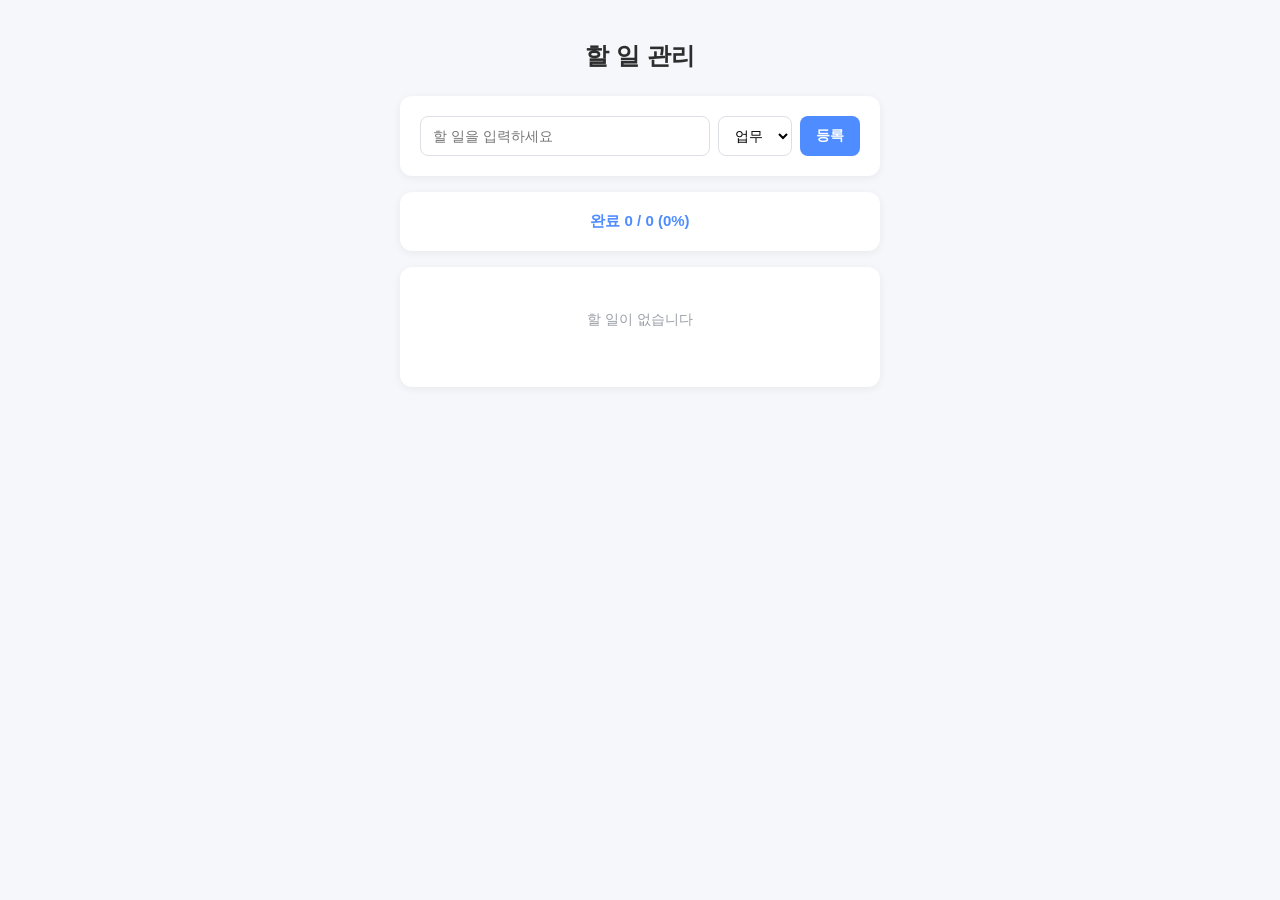
==== 앱/index.html @ ead64e10 "1.처음" ====
<!DOCTYPE html>
<html lang="ko">
<head>
  <meta charset="UTF-8" />
  <meta name="viewport" content="width=device-width, initial-scale=1.0" />
  <title>할 일 관리</title>
  <link rel="stylesheet" href="style.css" />
</head>
<body>
  <div class="app">
    <h1 class="app-title">할 일 관리</h1>

    <!-- 입력 영역 -->
    <section class="input-card">
      <input type="text" id="todo-input" class="todo-input" placeholder="할 일을 입력하세요" />
      <select id="category-select" class="category-select">
        <option value="업무">업무</option>
        <option value="개인">개인</option>
        <option value="공부">공부</option>
      </select>
      <button id="add-btn" class="add-btn">등록</button>
    </section>

    <!-- 진행률 영역 -->
    <section class="progress-card">
      <span id="progress-text">완료 0 / 0 (0%)</span>
    </section>

    <!-- 목록 영역 -->
    <section class="list-card">
      <ul id="todo-list" class="todo-list"></ul>
      <p id="empty-message" class="empty-message">할 일이 없습니다</p>
    </section>
  </div>

  <script src="script.js"></script>
</body>
</html>
---- 앱/style.css ----
* {
  box-sizing: border-box;
  margin: 0;
  padding: 0;
}

body {
  min-height: 100vh;
  display: flex;
  justify-content: center;
  background-color: #f5f7fa;
  font-family: "Pretendard", "Apple SD Gothic Neo", "Malgun Gothic", sans-serif;
  color: #2d2d2d;
  padding: 40px 16px;
}

.app {
  width: 100%;
  max-width: 480px;
  display: flex;
  flex-direction: column;
  gap: 16px;
}

.app-title {
  text-align: center;
  font-size: 24px;
  font-weight: 700;
  color: #2d2d2d;
  margin-bottom: 8px;
}

/* 카드 공통 스타일 */
.input-card,
.progress-card,
.list-card {
  background-color: #ffffff;
  border-radius: 12px;
  padding: 20px;
  box-shadow: 0 2px 8px rgba(0, 0, 0, 0.06);
}

/* 입력 영역 */
.input-card {
  display: flex;
  gap: 8px;
  flex-wrap: wrap;
}

.todo-input {
  flex: 1 1 200px;
  padding: 10px 12px;
  border: 1px solid #dcdfe4;
  border-radius: 8px;
  font-size: 14px;
}

.category-select {
  padding: 10px 12px;
  border: 1px solid #dcdfe4;
  border-radius: 8px;
  font-size: 14px;
  background-color: #fff;
}

.add-btn {
  padding: 10px 16px;
  border: none;
  border-radius: 8px;
  background-color: #4f8cff;
  color: #ffffff;
  font-size: 14px;
  font-weight: 600;
  cursor: pointer;
}

.add-btn:hover {
  background-color: #3d78e6;
}

/* 진행률 영역 */
.progress-card {
  text-align: center;
  font-size: 15px;
  font-weight: 600;
  color: #4f8cff;
}

/* 목록 영역 */
.list-card {
  min-height: 120px;
}

.todo-list {
  list-style: none;
  display: flex;
  flex-direction: column;
  gap: 8px;
}

.empty-message {
  text-align: center;
  color: #9a9fa6;
  font-size: 14px;
  padding: 24px 0;
}
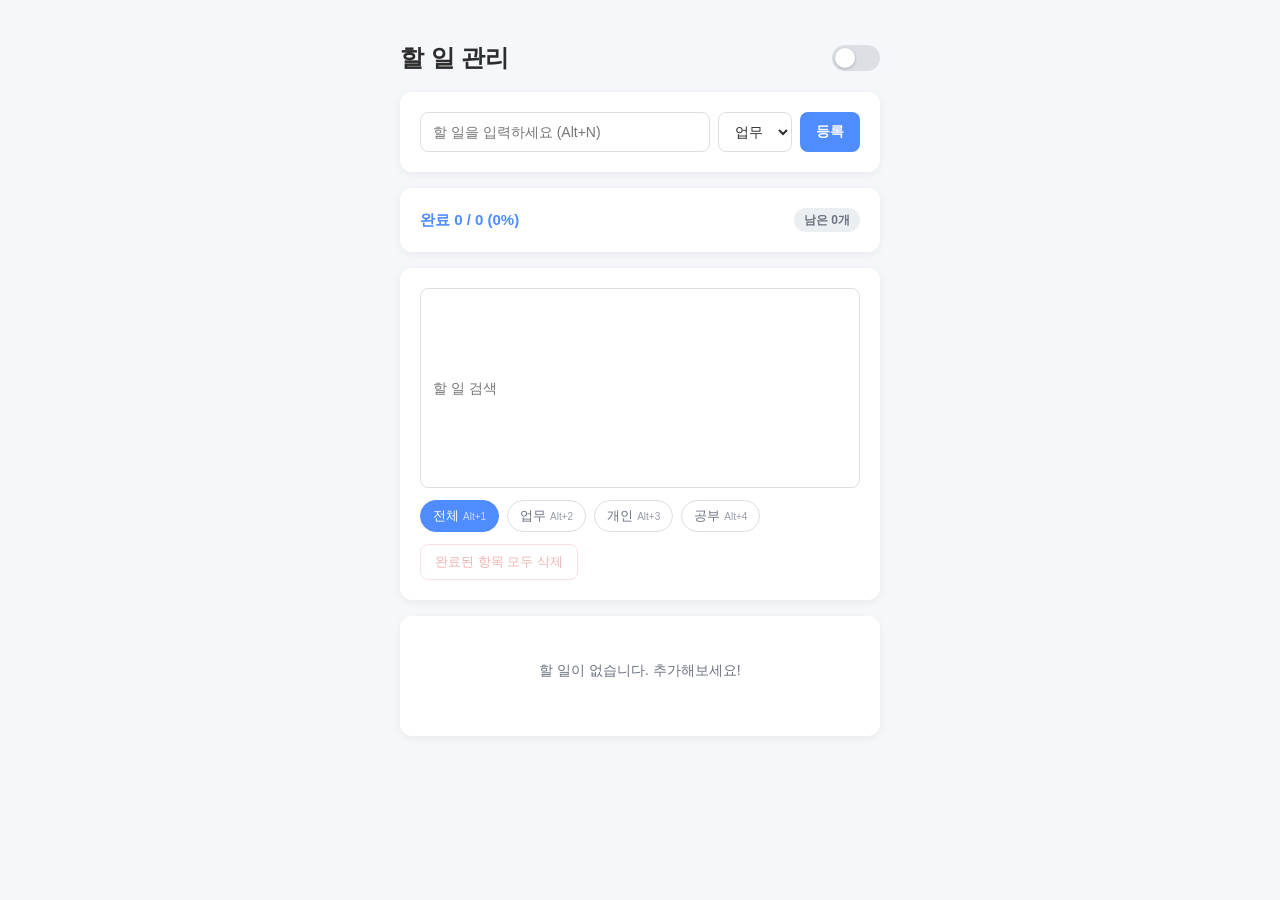
==== commit d6467b79: "6.작업" ====
--- a/앱/index.html
+++ b/앱/index.html
@@ -8,28 +8,55 @@
 </head>
 <body>
   <div class="app">
-    <h1 class="app-title">할 일 관리</h1>
+    <header class="app-header">
+      <h1 class="app-title">할 일 관리</h1>
+      <button
+        id="theme-toggle"
+        class="theme-toggle"
+        type="button"
+        aria-label="다크 모드 전환 (Alt+D)"
+        aria-pressed="false"
+        title="다크 모드 전환 (Alt+D)"
+      >
+        <span class="theme-toggle-thumb"></span>
+      </button>
+    </header>
 
     <!-- 입력 영역 -->
     <section class="input-card">
-      <input type="text" id="todo-input" class="todo-input" placeholder="할 일을 입력하세요" />
+      <input type="text" id="todo-input" class="todo-input" placeholder="할 일을 입력하세요 (Alt+N)" />
       <select id="category-select" class="category-select">
         <option value="업무">업무</option>
         <option value="개인">개인</option>
         <option value="공부">공부</option>
       </select>
-      <button id="add-btn" class="add-btn">등록</button>
+      <button id="add-btn" class="add-btn" type="button">등록</button>
     </section>
 
     <!-- 진행률 영역 -->
     <section class="progress-card">
-      <span id="progress-text">완료 0 / 0 (0%)</span>
+      <div class="progress-row">
+        <span id="progress-text">완료 0 / 0 (0%)</span>
+        <span id="remaining-badge" class="remaining-badge">남은 0개</span>
+      </div>
+    </section>
+
+    <!-- 검색 / 필터 / 일괄 삭제 영역 -->
+    <section class="toolbar-card">
+      <input type="text" id="search-input" class="search-input" placeholder="할 일 검색" />
+      <div class="filter-tabs" id="filter-tabs">
+        <button type="button" class="filter-tab active" data-filter="전체">전체 <span class="filter-key">Alt+1</span></button>
+        <button type="button" class="filter-tab" data-filter="업무">업무 <span class="filter-key">Alt+2</span></button>
+        <button type="button" class="filter-tab" data-filter="개인">개인 <span class="filter-key">Alt+3</span></button>
+        <button type="button" class="filter-tab" data-filter="공부">공부 <span class="filter-key">Alt+4</span></button>
+      </div>
+      <button id="clear-completed-btn" class="clear-completed-btn" type="button" disabled>완료된 항목 모두 삭제</button>
     </section>
 
     <!-- 목록 영역 -->
     <section class="list-card">
       <ul id="todo-list" class="todo-list"></ul>
-      <p id="empty-message" class="empty-message">할 일이 없습니다</p>
+      <p id="empty-message" class="empty-message">할 일이 없습니다. 추가해보세요!</p>
     </section>
   </div>
 
--- a/앱/style.css
+++ b/앱/style.css
@@ -4,14 +4,41 @@
   padding: 0;
 }
 
+:root {
+  --color-bg: #f5f7fa;
+  --color-card-bg: #ffffff;
+  --color-text: #2d2d2d;
+  --color-text-muted: #6b7280;
+  --color-border: #dcdfe4;
+  --color-border-light: #eceff2;
+  --color-primary: #4f8cff;
+  --color-primary-hover: #3d78e6;
+  --color-danger: #d64545;
+  --color-danger-bg: #fdecec;
+  --color-danger-border: #f5b5b5;
+  --shadow-card: 0 2px 8px rgba(0, 0, 0, 0.06);
+}
+
+:root[data-theme="dark"] {
+  --color-bg: #1a1a1a;
+  --color-card-bg: #2d2d2d;
+  --color-text: #e0e0e0;
+  --color-text-muted: #a3a3a3;
+  --color-border: #444444;
+  --color-border-light: #3a3a3a;
+  --shadow-card: 0 2px 8px rgba(0, 0, 0, 0.35);
+}
+
 body {
   min-height: 100vh;
   display: flex;
   justify-content: center;
-  background-color: #f5f7fa;
+  background-color: var(--color-bg);
   font-family: "Pretendard", "Apple SD Gothic Neo", "Malgun Gothic", sans-serif;
-  color: #2d2d2d;
+  color: var(--color-text);
   padding: 40px 16px;
+  line-height: 1.5;
+  transition: background-color 0.3s ease, color 0.3s ease;
 }
 
 .app {
@@ -22,22 +49,62 @@
   gap: 16px;
 }
 
+.app-header {
+  display: flex;
+  align-items: center;
+  justify-content: space-between;
+  gap: 12px;
+}
+
 .app-title {
-  text-align: center;
   font-size: 24px;
   font-weight: 700;
-  color: #2d2d2d;
-  margin-bottom: 8px;
+  color: var(--color-text);
+}
+
+/* 다크 모드 토글 */
+.theme-toggle {
+  position: relative;
+  width: 48px;
+  height: 26px;
+  border-radius: 999px;
+  border: none;
+  background-color: var(--color-border);
+  cursor: pointer;
+  flex-shrink: 0;
+  transition: background-color 0.3s ease;
+}
+
+.theme-toggle[aria-pressed="true"] {
+  background-color: var(--color-primary);
+}
+
+.theme-toggle-thumb {
+  position: absolute;
+  top: 3px;
+  left: 3px;
+  width: 20px;
+  height: 20px;
+  border-radius: 50%;
+  background-color: #ffffff;
+  transition: transform 0.3s ease;
+  box-shadow: 0 1px 3px rgba(0, 0, 0, 0.25);
+}
+
+.theme-toggle[aria-pressed="true"] .theme-toggle-thumb {
+  transform: translateX(22px);
 }
 
 /* 카드 공통 스타일 */
 .input-card,
 .progress-card,
+.toolbar-card,
 .list-card {
-  background-color: #ffffff;
+  background-color: var(--color-card-bg);
   border-radius: 12px;
   padding: 20px;
-  box-shadow: 0 2px 8px rgba(0, 0, 0, 0.06);
+  box-shadow: var(--shadow-card);
+  transition: background-color 0.3s ease, box-shadow 0.3s ease;
 }
 
 /* 입력 영역 */
@@ -47,43 +114,144 @@
   flex-wrap: wrap;
 }
 
-.todo-input {
+.todo-input,
+.search-input {
   flex: 1 1 200px;
   padding: 10px 12px;
-  border: 1px solid #dcdfe4;
+  border: 1px solid var(--color-border);
   border-radius: 8px;
   font-size: 14px;
+  min-width: 0;
+  background-color: var(--color-card-bg);
+  color: var(--color-text);
+  transition: background-color 0.3s ease, color 0.3s ease, border-color 0.15s ease;
+}
+
+.todo-input:focus,
+.category-select:focus,
+.search-input:focus {
+  outline: none;
+  border-color: var(--color-primary);
 }
 
 .category-select {
   padding: 10px 12px;
-  border: 1px solid #dcdfe4;
+  border: 1px solid var(--color-border);
   border-radius: 8px;
   font-size: 14px;
-  background-color: #fff;
+  background-color: var(--color-card-bg);
+  color: var(--color-text);
+  cursor: pointer;
+  transition: background-color 0.3s ease, color 0.3s ease;
 }
 
 .add-btn {
   padding: 10px 16px;
   border: none;
   border-radius: 8px;
-  background-color: #4f8cff;
+  background-color: var(--color-primary);
   color: #ffffff;
   font-size: 14px;
   font-weight: 600;
   cursor: pointer;
+  transition: background-color 0.15s ease;
 }
 
 .add-btn:hover {
-  background-color: #3d78e6;
+  background-color: var(--color-primary-hover);
 }
 
 /* 진행률 영역 */
-.progress-card {
-  text-align: center;
+.progress-row {
+  display: flex;
+  align-items: center;
+  justify-content: space-between;
+  flex-wrap: wrap;
+  gap: 8px;
+}
+
+#progress-text {
   font-size: 15px;
   font-weight: 600;
-  color: #4f8cff;
+  color: var(--color-primary);
+}
+
+.remaining-badge {
+  font-size: 12px;
+  font-weight: 600;
+  color: var(--color-text-muted);
+  background-color: var(--color-border-light);
+  padding: 3px 10px;
+  border-radius: 999px;
+  transition: background-color 0.3s ease, color 0.3s ease;
+}
+
+/* 검색 / 필터 / 일괄 삭제 영역 */
+.toolbar-card {
+  display: flex;
+  flex-direction: column;
+  gap: 12px;
+}
+
+.search-input {
+  width: 100%;
+}
+
+.filter-tabs {
+  display: flex;
+  gap: 8px;
+  flex-wrap: wrap;
+}
+
+.filter-tab {
+  display: inline-flex;
+  align-items: center;
+  gap: 4px;
+  padding: 6px 12px;
+  border-radius: 999px;
+  border: 1px solid var(--color-border);
+  background-color: var(--color-card-bg);
+  color: var(--color-text-muted);
+  font-size: 13px;
+  cursor: pointer;
+  transition: background-color 0.15s ease, color 0.15s ease, border-color 0.15s ease;
+}
+
+.filter-tab .filter-key {
+  font-size: 10px;
+  opacity: 0.7;
+}
+
+.filter-tab.active {
+  background-color: var(--color-primary);
+  border-color: var(--color-primary);
+  color: #ffffff;
+}
+
+.filter-tab:hover:not(.active) {
+  border-color: var(--color-primary);
+  color: var(--color-primary);
+}
+
+.clear-completed-btn {
+  align-self: flex-start;
+  padding: 8px 14px;
+  border: 1px solid var(--color-danger-border);
+  border-radius: 8px;
+  background-color: var(--color-card-bg);
+  color: var(--color-danger);
+  font-size: 13px;
+  cursor: pointer;
+  transition: background-color 0.15s ease;
+}
+
+.clear-completed-btn:hover:not(:disabled) {
+  background-color: var(--color-danger-bg);
+}
+
+.clear-completed-btn:disabled {
+  opacity: 0.4;
+  cursor: not-allowed;
 }
 
 /* 목록 영역 */
@@ -96,11 +264,178 @@
   display: flex;
   flex-direction: column;
   gap: 8px;
+  max-height: 420px;
+  overflow-y: auto;
+  padding-right: 4px;
 }
 
 .empty-message {
   text-align: center;
-  color: #9a9fa6;
+  color: var(--color-text-muted);
   font-size: 14px;
   padding: 24px 0;
 }
+
+.todo-item {
+  display: flex;
+  align-items: center;
+  gap: 8px;
+  padding: 10px 12px;
+  border: 1px solid var(--color-border-light);
+  border-radius: 8px;
+  transition: background-color 0.15s ease, border-color 0.3s ease;
+}
+
+.todo-item:hover {
+  background-color: var(--color-bg);
+}
+
+.todo-checkbox {
+  width: 18px;
+  height: 18px;
+  accent-color: var(--color-primary);
+  cursor: pointer;
+  flex-shrink: 0;
+}
+
+.todo-text {
+  flex: 1;
+  font-size: 14px;
+  color: var(--color-text);
+}
+
+.todo-text.completed {
+  text-decoration: line-through;
+  color: var(--color-text-muted);
+}
+
+.todo-edit-input {
+  flex: 1;
+  padding: 6px 8px;
+  border: 1px solid var(--color-primary);
+  border-radius: 6px;
+  font-size: 14px;
+  background-color: var(--color-card-bg);
+  color: var(--color-text);
+}
+
+.todo-category {
+  font-size: 12px;
+  font-weight: 600;
+  padding: 3px 10px;
+  border-radius: 999px;
+  white-space: nowrap;
+}
+
+.todo-category[data-category="업무"] {
+  background-color: #e3edff;
+  color: #2f6fed;
+}
+
+.todo-category[data-category="개인"] {
+  background-color: #e1f7e9;
+  color: #1f9d55;
+}
+
+.todo-category[data-category="공부"] {
+  background-color: #f2e6ff;
+  color: #8b3fe8;
+}
+
+:root[data-theme="dark"] .todo-category[data-category="업무"] {
+  background-color: #1c355e;
+  color: #8fb8ff;
+}
+
+:root[data-theme="dark"] .todo-category[data-category="개인"] {
+  background-color: #163b28;
+  color: #6fdb9c;
+}
+
+:root[data-theme="dark"] .todo-category[data-category="공부"] {
+  background-color: #3a2358;
+  color: #c9a3ff;
+}
+
+.edit-btn,
+.delete-btn {
+  padding: 6px 10px;
+  border: 1px solid var(--color-border);
+  border-radius: 6px;
+  background-color: var(--color-card-bg);
+  color: var(--color-text);
+  font-size: 12px;
+  cursor: pointer;
+  flex-shrink: 0;
+  transition: background-color 0.15s ease, border-color 0.15s ease, color 0.15s ease;
+}
+
+.edit-btn:hover {
+  background-color: var(--color-bg);
+}
+
+.delete-btn:hover {
+  background-color: var(--color-danger-bg);
+  border-color: var(--color-danger-border);
+  color: var(--color-danger);
+}
+
+/* 반응형: 좁은 화면 */
+@media (max-width: 480px) {
+  body {
+    padding: 24px 12px;
+  }
+
+  .input-card {
+    flex-direction: column;
+    align-items: stretch;
+  }
+
+  .todo-input,
+  .category-select,
+  .add-btn {
+    flex: 1 1 auto;
+    width: 100%;
+  }
+
+  .todo-item {
+    flex-wrap: wrap;
+  }
+
+  .todo-text {
+    flex: 1 1 100%;
+    order: -1;
+  }
+
+  /* 터치 친화적인 버튼 크기 */
+  .add-btn,
+  .clear-completed-btn,
+  .filter-tab,
+  .edit-btn,
+  .delete-btn {
+    min-height: 40px;
+  }
+
+  .todo-checkbox {
+    width: 22px;
+    height: 22px;
+  }
+
+  .theme-toggle {
+    width: 52px;
+    height: 30px;
+  }
+
+  .theme-toggle-thumb {
+    width: 24px;
+    height: 24px;
+  }
+
+  .theme-toggle[aria-pressed="true"] .theme-toggle-thumb {
+    transform: translateX(22px);
+  }
+
+  .filter-key {
+    display: none;
+  }
+}
